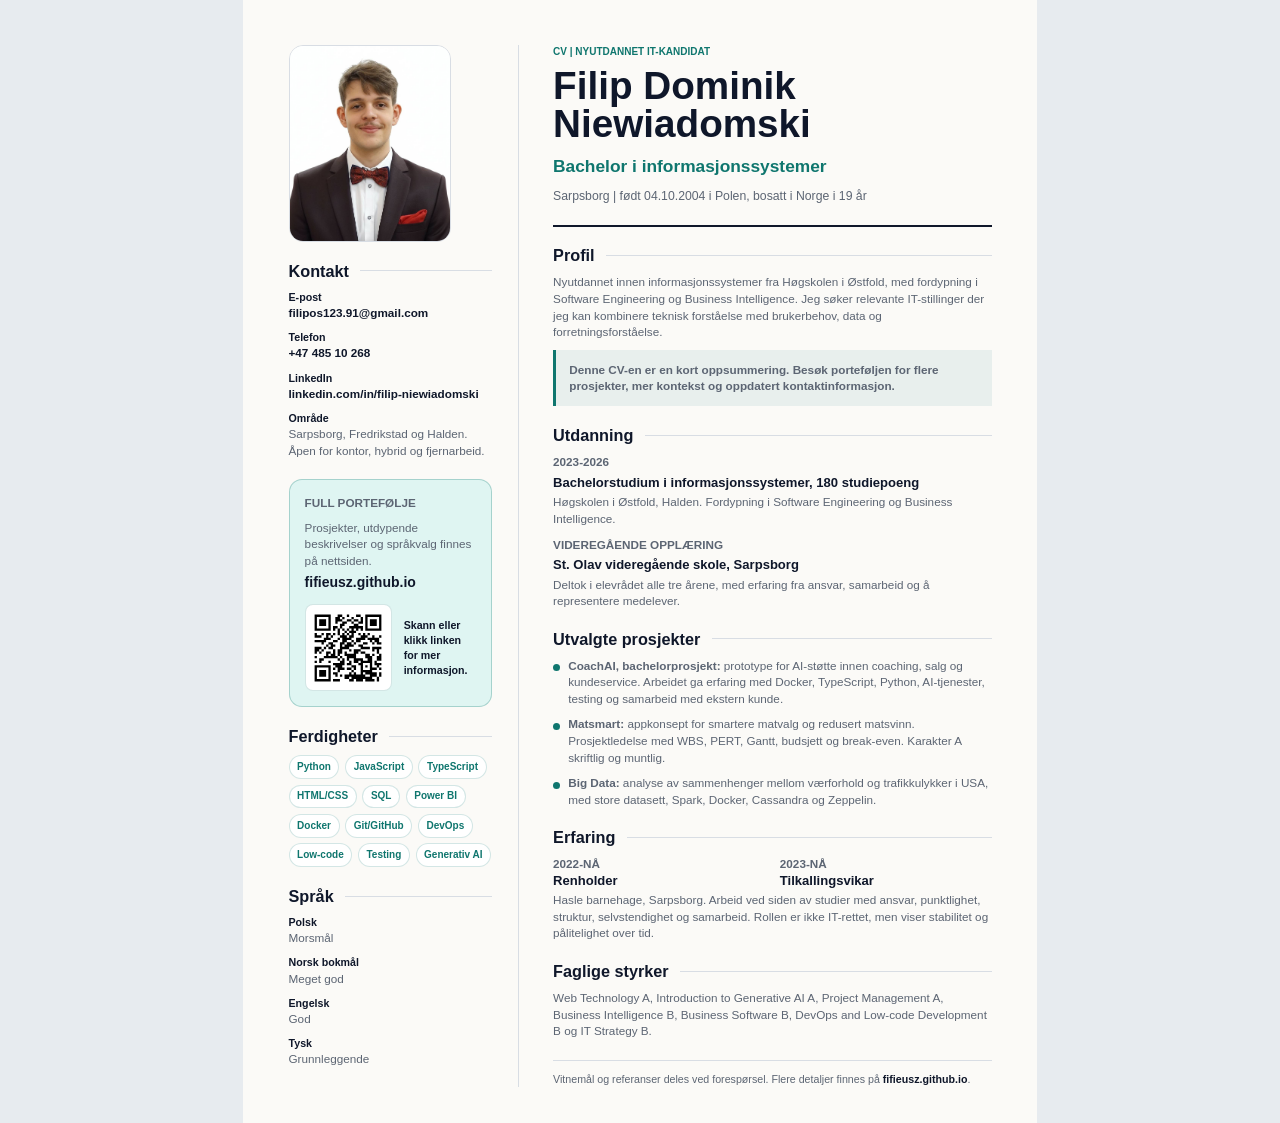
==== assets/cv-source.html @ 9b28c895 "v8" ====
<!DOCTYPE html>
<html lang="no">
  <head>
    <meta charset="UTF-8" />
    <meta name="viewport" content="width=device-width, initial-scale=1.0" />
    <title>Filip Dominik Niewiadomski - CV</title>
    <style>
      :root {
        --paper: #fbfaf7;
        --ink: #141821;
        --muted: #5c6573;
        --line: #d8dde4;
        --navy: #0f172a;
        --accent: #0f766e;
        --accent-soft: #dff5f2;
      }

      * {
        box-sizing: border-box;
      }

      @page {
        size: A4;
        margin: 0;
      }

      body {
        margin: 0;
        background: #e7ebef;
        color: var(--ink);
        font-family: "Segoe UI", Arial, sans-serif;
        line-height: 1.42;
        -webkit-print-color-adjust: exact;
        print-color-adjust: exact;
      }

      a {
        color: inherit;
        text-decoration: none;
      }

      .page {
        width: 210mm;
        height: 297mm;
        margin: 0 auto;
        overflow: hidden;
        background: var(--paper);
        padding: 12mm;
      }

      .cv {
        display: grid;
        grid-template-columns: 61mm 1fr;
        gap: 9mm;
        height: 100%;
      }

      .sidebar {
        display: flex;
        flex-direction: column;
        gap: 5.2mm;
        border-right: 1px solid var(--line);
        padding-right: 7mm;
      }

      .main {
        display: flex;
        flex-direction: column;
        gap: 5.2mm;
        min-width: 0;
      }

      .portrait {
        width: 43mm;
        height: 52mm;
        border: 1px solid var(--line);
        border-radius: 14px;
        object-fit: cover;
        object-position: center top;
      }

      .name-block {
        border-bottom: 2px solid var(--navy);
        padding-bottom: 5mm;
      }

      .label {
        margin: 0 0 2mm;
        color: var(--accent);
        font-size: 7.5pt;
        font-weight: 800;
        letter-spacing: 0;
        text-transform: uppercase;
      }

      h1,
      h2,
      h3,
      p {
        margin: 0;
      }

      h1 {
        color: var(--navy);
        font-size: 29pt;
        line-height: 0.98;
        letter-spacing: 0;
      }

      .headline {
        margin-top: 3mm;
        color: var(--accent);
        font-size: 13pt;
        font-weight: 750;
      }

      .location {
        margin-top: 2.5mm;
        color: var(--muted);
        font-size: 9.2pt;
      }

      h2 {
        display: flex;
        align-items: center;
        gap: 3mm;
        color: var(--navy);
        font-size: 12.2pt;
        line-height: 1.15;
      }

      h2::after {
        flex: 1;
        height: 1px;
        background: var(--line);
        content: "";
      }

      h3 {
        color: var(--navy);
        font-size: 9.8pt;
        line-height: 1.2;
      }

      .section {
        display: grid;
        gap: 2.5mm;
      }

      .section p,
      .item p,
      .sidebar p,
      li {
        color: var(--muted);
        font-size: 8.8pt;
      }

      .profile {
        color: var(--ink);
        font-size: 9.2pt;
      }

      .contact-list,
      .plain-list,
      .project-list {
        display: grid;
        gap: 2.3mm;
        margin: 0;
        padding: 0;
        list-style: none;
      }

      .contact-list strong,
      .plain-list strong {
        display: block;
        color: var(--navy);
        font-size: 8pt;
      }

      .contact-list a,
      .link {
        color: var(--navy);
        font-weight: 700;
      }

      .portfolio-box {
        border: 1px solid rgba(15, 118, 110, 0.28);
        border-radius: 13px;
        background: var(--accent-soft);
        padding: 4mm;
      }

      .portfolio-box a {
        display: block;
        margin-top: 1mm;
        color: var(--navy);
        font-size: 10.5pt;
        font-weight: 850;
      }

      .qr-row {
        display: grid;
        grid-template-columns: 23mm 1fr;
        gap: 3.2mm;
        align-items: center;
        margin-top: 3mm;
      }

      .qr-row img {
        width: 23mm;
        height: 23mm;
        border: 1px solid rgba(15, 118, 110, 0.18);
        border-radius: 8px;
        background: #fff;
        padding: 1.2mm;
      }

      .qr-row p {
        color: var(--navy);
        font-size: 8pt;
        font-weight: 650;
      }

      .skill-tags {
        display: flex;
        flex-wrap: wrap;
        gap: 1.5mm;
      }

      .tag {
        border: 1px solid rgba(15, 118, 110, 0.18);
        border-radius: 999px;
        background: #fff;
        padding: 1mm 2mm;
        color: var(--accent);
        font-size: 7.5pt;
        font-weight: 750;
        white-space: nowrap;
      }

      .item {
        display: grid;
        gap: 1mm;
      }

      .meta {
        color: var(--accent);
        font-size: 7.7pt;
        font-weight: 800;
        letter-spacing: 0;
        text-transform: uppercase;
      }

      .two-col {
        display: grid;
        grid-template-columns: 1fr 1fr;
        gap: 4mm;
      }

      .project-list li {
        position: relative;
        padding-left: 4mm;
      }

      .project-list li::before {
        position: absolute;
        top: 1.8mm;
        left: 0;
        width: 1.8mm;
        height: 1.8mm;
        border-radius: 999px;
        background: var(--accent);
        content: "";
      }

      .cta-note {
        border-left: 3px solid var(--accent);
        background: rgba(15, 118, 110, 0.08);
        padding: 3mm 3.5mm;
        color: var(--navy);
        font-size: 8.7pt;
        font-weight: 650;
      }

      .footer {
        margin-top: auto;
        border-top: 1px solid var(--line);
        padding-top: 3mm;
        color: var(--muted);
        font-size: 8pt;
      }

      @media print {
        body {
          background: #fff;
        }

        .page {
          margin: 0;
        }
      }
    </style>
  </head>
  <body>
    <main class="page">
      <div class="cv">
        <aside class="sidebar">
          <img class="portrait" src="profile.jpg" alt="Profilbilde av Filip Dominik Niewiadomski" />

          <section class="section">
            <h2>Kontakt</h2>
            <ul class="contact-list">
              <li>
                <strong>E-post</strong>
                <a href="mailto:filipos123.91@gmail.com">filipos123.91@gmail.com</a>
              </li>
              <li>
                <strong>Telefon</strong>
                <a href="tel:+4748510268">+47 485 10 268</a>
              </li>
              <li>
                <strong>LinkedIn</strong>
                <a href="https://www.linkedin.com/in/filip-niewiadomski-450096417/">linkedin.com/in/filip-niewiadomski</a>
              </li>
              <li>
                <strong>Område</strong>
                Sarpsborg, Fredrikstad og Halden. Åpen for kontor, hybrid og fjernarbeid.
              </li>
            </ul>
          </section>

          <section class="portfolio-box">
            <p class="label">Full portefølje</p>
            <p>Prosjekter, utdypende beskrivelser og språkvalg finnes på nettsiden.</p>
            <a href="https://fifieusz.github.io/">fifieusz.github.io</a>
            <div class="qr-row">
              <img src="portfolio-qr.svg" alt="QR-kode til porteføljen" />
              <p>Skann eller klikk linken for mer informasjon.</p>
            </div>
          </section>

          <section class="section">
            <h2>Ferdigheter</h2>
            <div class="skill-tags">
              <span class="tag">Python</span>
              <span class="tag">JavaScript</span>
              <span class="tag">TypeScript</span>
              <span class="tag">HTML/CSS</span>
              <span class="tag">SQL</span>
              <span class="tag">Power BI</span>
              <span class="tag">Docker</span>
              <span class="tag">Git/GitHub</span>
              <span class="tag">DevOps</span>
              <span class="tag">Low-code</span>
              <span class="tag">Testing</span>
              <span class="tag">Generativ AI</span>
            </div>
          </section>

          <section class="section">
            <h2>Språk</h2>
            <ul class="plain-list">
              <li><strong>Polsk</strong>Morsmål</li>
              <li><strong>Norsk bokmål</strong>Meget god</li>
              <li><strong>Engelsk</strong>God</li>
              <li><strong>Tysk</strong>Grunnleggende</li>
            </ul>
          </section>
        </aside>

        <section class="main">
          <header class="name-block">
            <p class="label">CV | nyutdannet IT-kandidat</p>
            <h1>Filip Dominik Niewiadomski</h1>
            <p class="headline">Bachelor i informasjonssystemer</p>
            <p class="location">Sarpsborg | født 04.10.2004 i Polen, bosatt i Norge i 19 år</p>
          </header>

          <section class="section">
            <h2>Profil</h2>
            <p class="profile">
              Nyutdannet innen informasjonssystemer fra Høgskolen i Østfold, med fordypning i Software Engineering og
              Business Intelligence. Jeg søker relevante IT-stillinger der jeg kan kombinere teknisk forståelse med
              brukerbehov, data og forretningsforståelse.
            </p>
            <p class="cta-note">
              Denne CV-en er en kort oppsummering. Besøk porteføljen for flere prosjekter, mer kontekst og oppdatert
              kontaktinformasjon.
            </p>
          </section>

          <section class="section">
            <h2>Utdanning</h2>
            <article class="item">
              <p class="meta">2023-2026</p>
              <h3>Bachelorstudium i informasjonssystemer, 180 studiepoeng</h3>
              <p>Høgskolen i Østfold, Halden. Fordypning i Software Engineering og Business Intelligence.</p>
            </article>
            <article class="item">
              <p class="meta">Videregående opplæring</p>
              <h3>St. Olav videregående skole, Sarpsborg</h3>
              <p>Deltok i elevrådet alle tre årene, med erfaring fra ansvar, samarbeid og å representere medelever.</p>
            </article>
          </section>

          <section class="section">
            <h2>Utvalgte prosjekter</h2>
            <ul class="project-list">
              <li>
                <strong>CoachAI, bachelorprosjekt:</strong> prototype for AI-støtte innen coaching, salg og kundeservice.
                Arbeidet ga erfaring med Docker, TypeScript, Python, AI-tjenester, testing og samarbeid med ekstern kunde.
              </li>
              <li>
                <strong>Matsmart:</strong> appkonsept for smartere matvalg og redusert matsvinn. Prosjektledelse med WBS,
                PERT, Gantt, budsjett og break-even. Karakter A skriftlig og muntlig.
              </li>
              <li>
                <strong>Big Data:</strong> analyse av sammenhenger mellom værforhold og trafikkulykker i USA, med store
                datasett, Spark, Docker, Cassandra og Zeppelin.
              </li>
            </ul>
          </section>

          <section class="section">
            <h2>Erfaring</h2>
            <article class="item">
              <div class="two-col">
                <div>
                  <p class="meta">2022-nå</p>
                  <h3>Renholder</h3>
                </div>
                <div>
                  <p class="meta">2023-nå</p>
                  <h3>Tilkallingsvikar</h3>
                </div>
              </div>
              <p>
                Hasle barnehage, Sarpsborg. Arbeid ved siden av studier med ansvar, punktlighet, struktur, selvstendighet
                og samarbeid. Rollen er ikke IT-rettet, men viser stabilitet og pålitelighet over tid.
              </p>
            </article>
          </section>

          <section class="section">
            <h2>Faglige styrker</h2>
            <p>
              Web Technology A, Introduction to Generative AI A, Project Management A, Business Intelligence B,
              Business Software B, DevOps and Low-code Development B og IT Strategy B.
            </p>
          </section>

          <p class="footer">
            Vitnemål og referanser deles ved forespørsel. Flere detaljer finnes på
            <a class="link" href="https://fifieusz.github.io/">fifieusz.github.io</a>.
          </p>
        </section>
      </div>
    </main>
  </body>
</html>
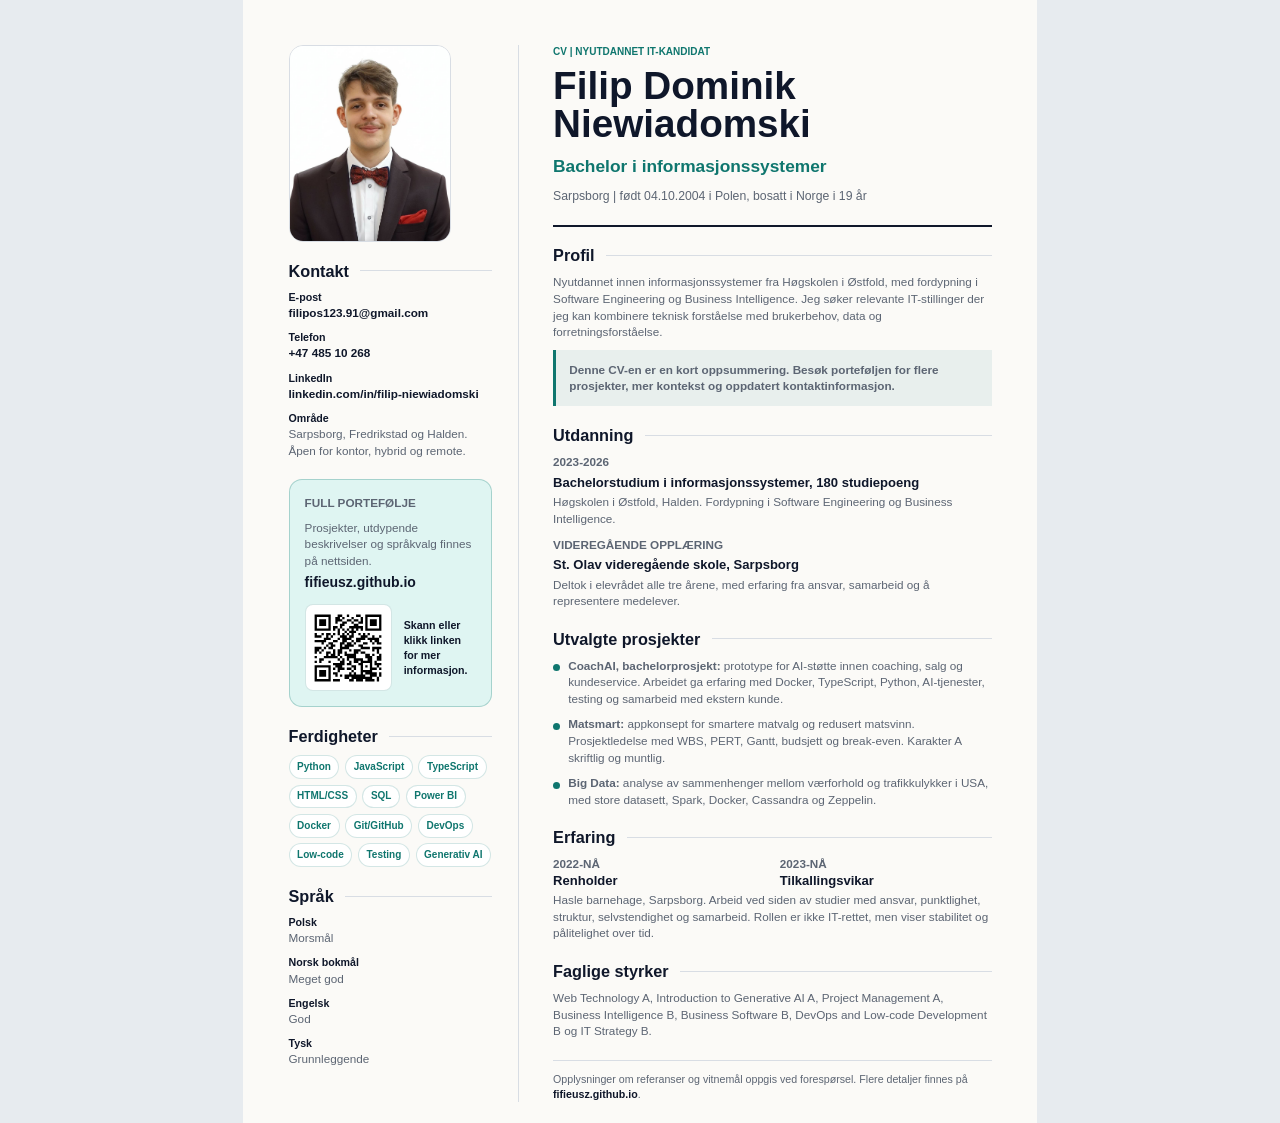
==== commit efccdfdb: "v8" ====
--- a/assets/cv-source.html
+++ b/assets/cv-source.html
@@ -324,7 +324,7 @@
               </li>
               <li>
                 <strong>Område</strong>
-                Sarpsborg, Fredrikstad og Halden. Åpen for kontor, hybrid og fjernarbeid.
+                Sarpsborg, Fredrikstad og Halden. Åpen for kontor, hybrid og remote.
               </li>
             </ul>
           </section>
@@ -450,7 +450,7 @@
           </section>
 
           <p class="footer">
-            Vitnemål og referanser deles ved forespørsel. Flere detaljer finnes på
+            Opplysninger om referanser og vitnemål oppgis ved forespørsel. Flere detaljer finnes på
             <a class="link" href="https://fifieusz.github.io/">fifieusz.github.io</a>.
           </p>
         </section>
